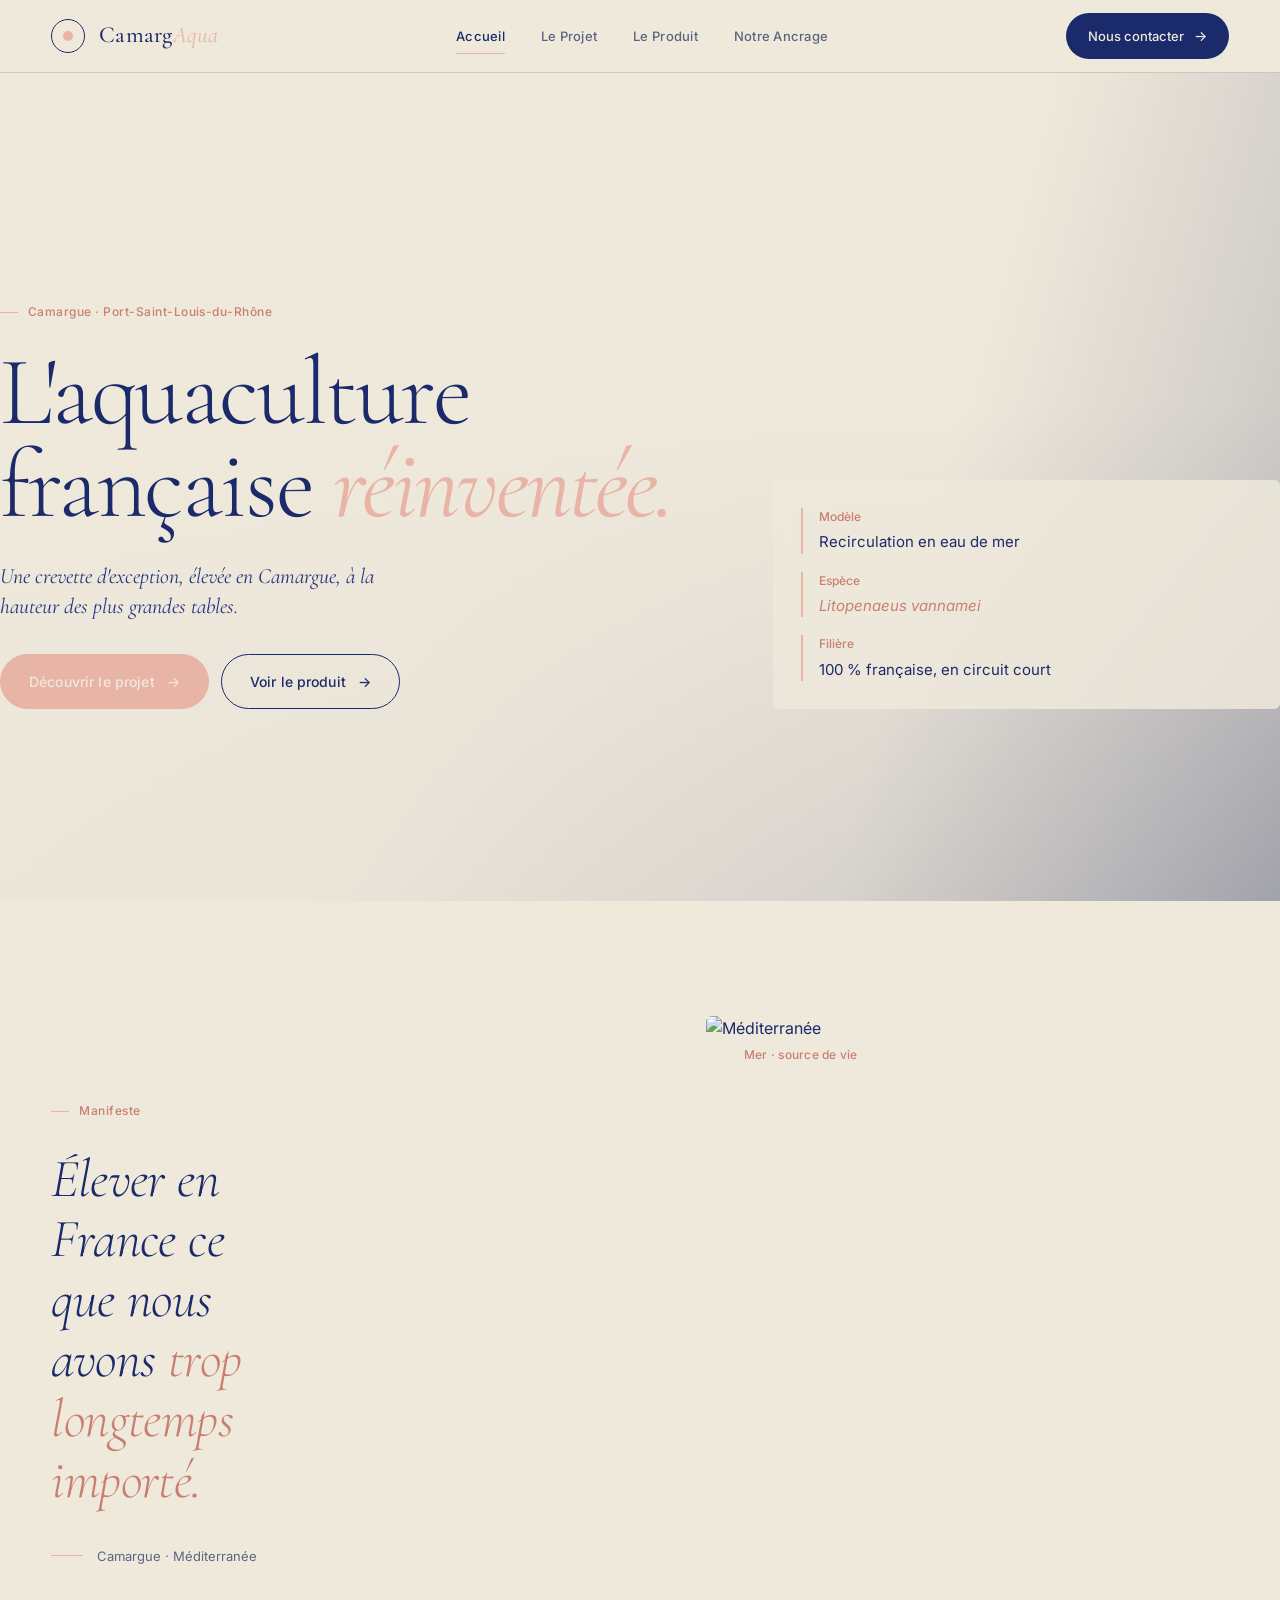
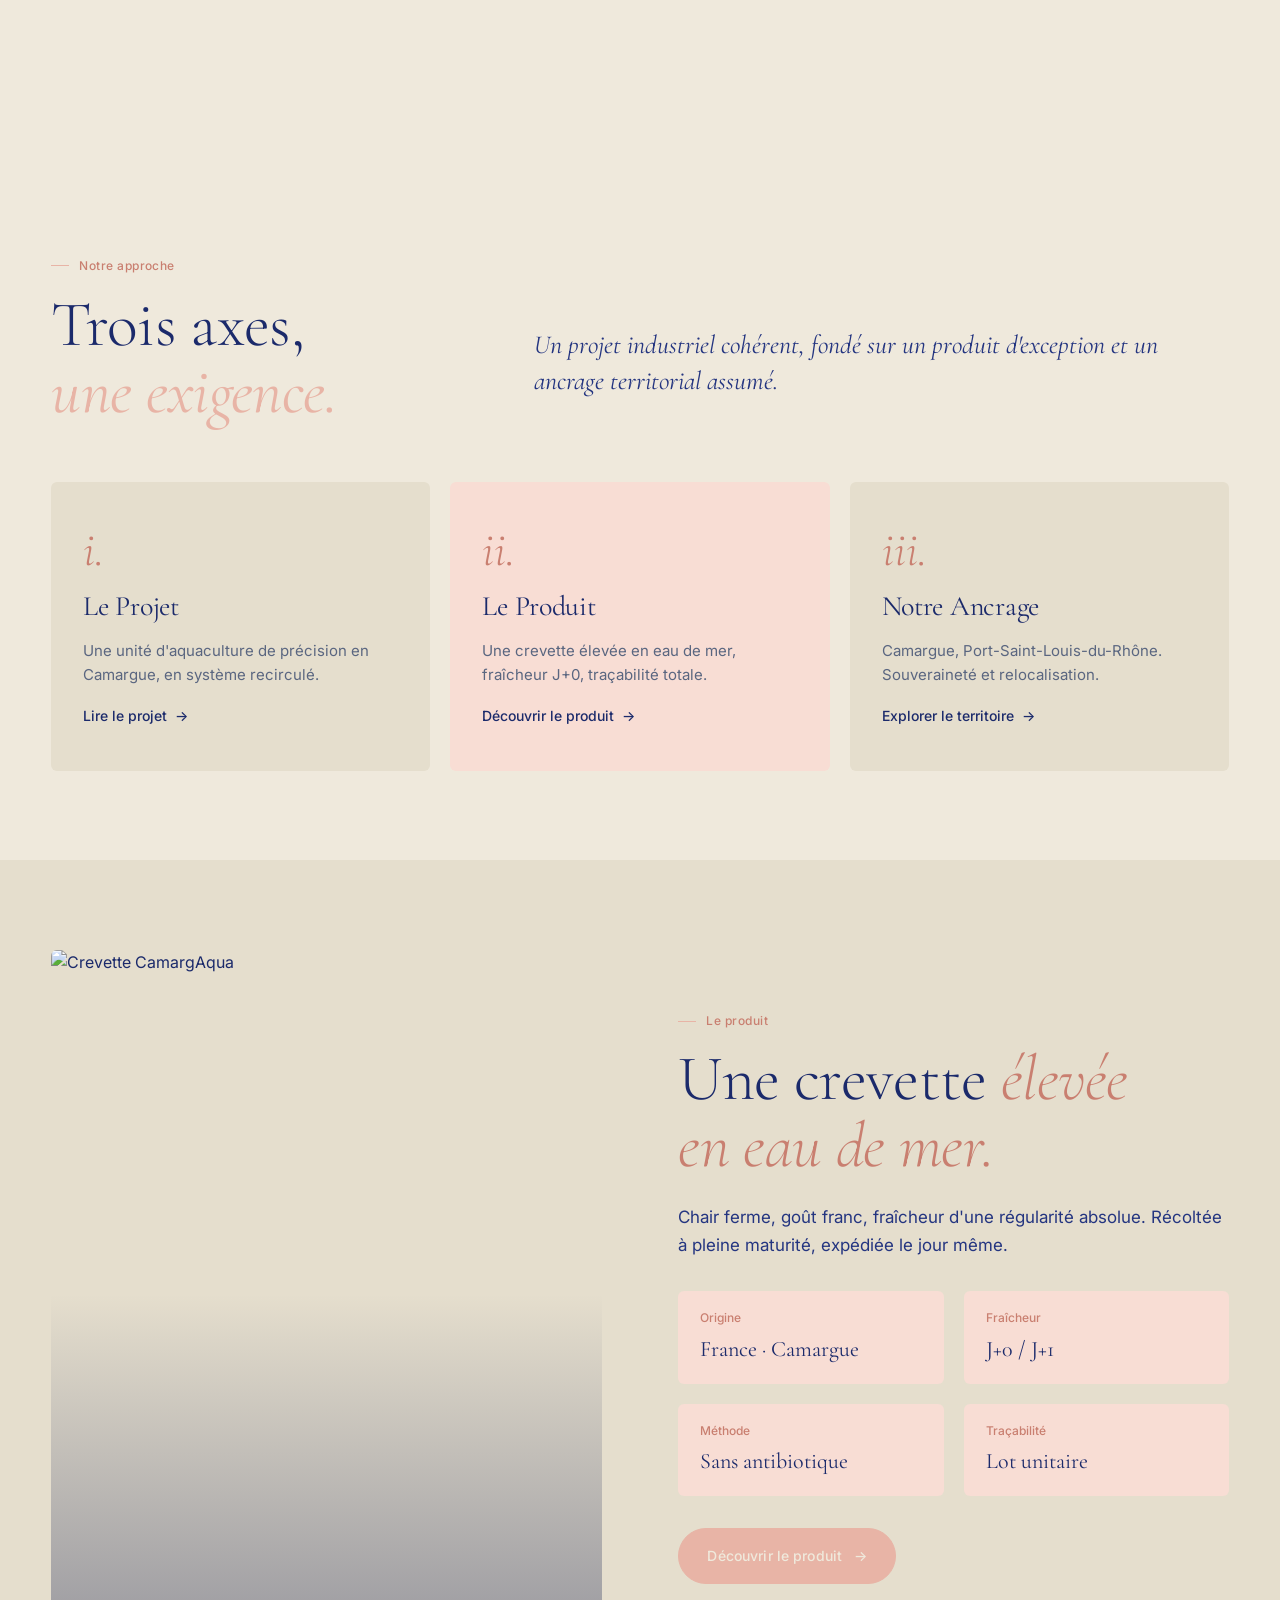
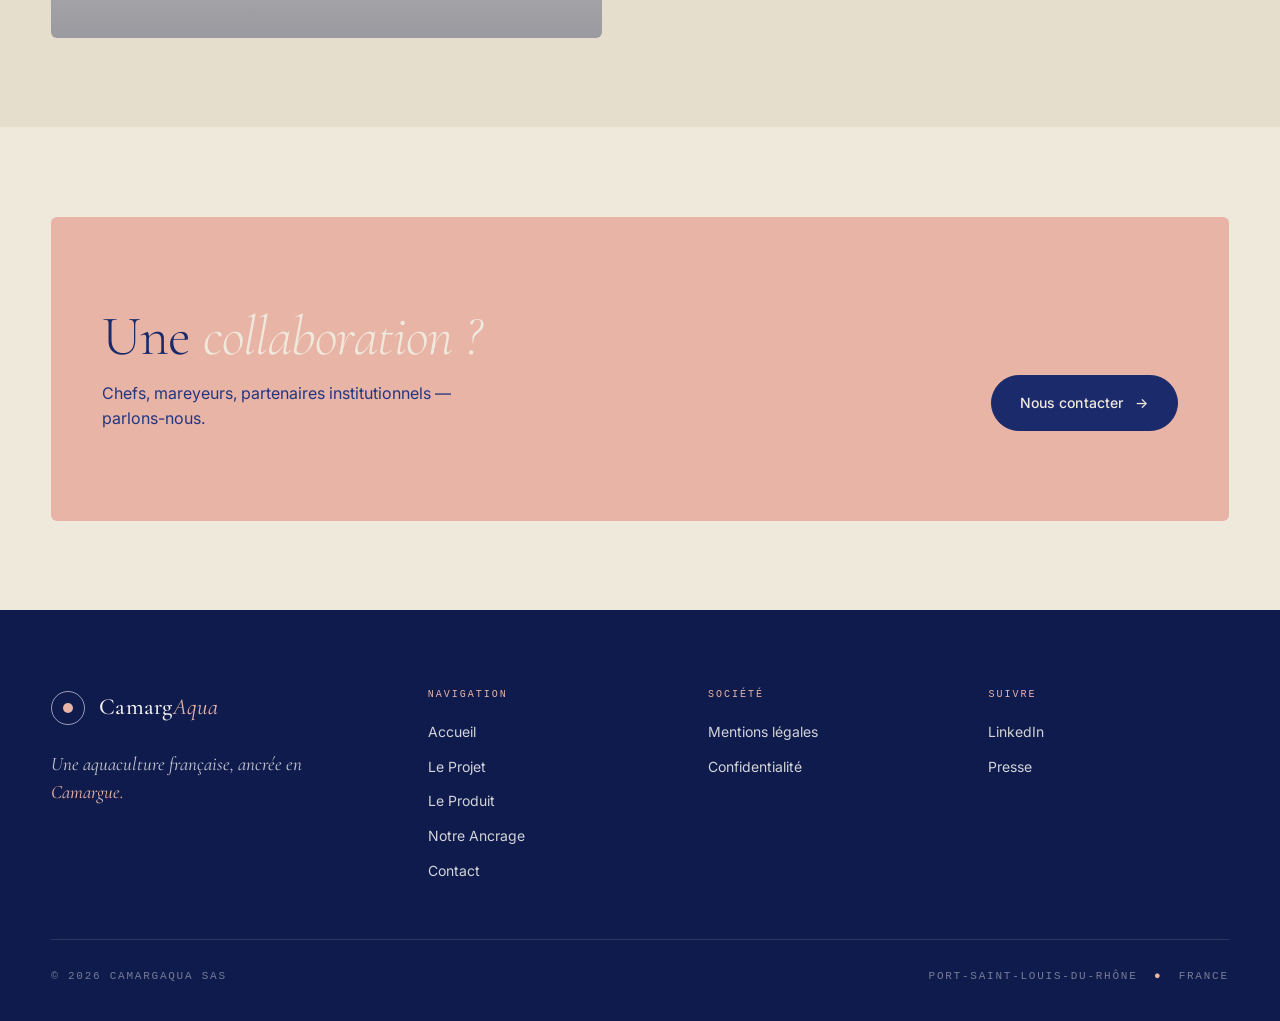
==== design_extracted/camargaqua/project/index.html @ ab336343 "first commit" ====
<!doctype html>
<html lang="fr">
<head>
<meta charset="utf-8" />
<meta name="viewport" content="width=device-width, initial-scale=1" />
<title>CamargAqua — Aquaculture française d'exception, en Camargue</title>
<meta name="description" content="CamargAqua, une crevette française d'exception élevée en Camargue. Filière locale, traçabilité totale, qualité premium." />
<link rel="preconnect" href="https://fonts.googleapis.com" />
<link rel="preconnect" href="https://fonts.gstatic.com" crossorigin />
<link href="https://fonts.googleapis.com/css2?family=Cormorant+Garamond:ital,wght@0,300;0,400;0,500;1,400;1,500&family=Inter:wght@300;400;500;600&display=swap" rel="stylesheet" />
<link rel="stylesheet" href="assets/site.css" />
<style>
.home-hero {
  position: relative;
  min-height: clamp(620px, 92vh, 880px);
  display: flex;
  align-items: stretch;
  overflow: hidden;
  isolation: isolate;
}
.home-hero .bg {
  position: absolute; inset: 0; z-index: -2;
  background-image: url("https://images.unsplash.com/photo-1518609878373-06d740f60d8b?w=2400&q=85&auto=format&fit=crop");
  background-size: cover;
  background-position: center 40%;
  filter: saturate(0.92);
}
.home-hero::before {
  content: ""; position: absolute; inset: 0; z-index: -1;
  background:
    linear-gradient(105deg, rgba(239,233,220,0.96) 0%, rgba(239,233,220,0.86) 38%, rgba(239,233,220,0.42) 70%, rgba(15,27,77,0.20) 100%),
    linear-gradient(0deg, rgba(15,27,77,0.18) 0%, transparent 60%);
}
.home-hero-inner {
  width: 100%;
  display: flex; flex-direction: column;
  justify-content: center;
  padding: clamp(80px, 10vw, 140px) 0 clamp(60px, 7vw, 100px);
}
.home-hero-grid {
  display: grid;
  grid-template-columns: 1.4fr 1fr;
  gap: clamp(32px, 5vw, 80px);
  align-items: end;
}
.home-hero h1 {
  font-size: clamp(56px, 7.6vw, 124px);
  font-weight: 300;
  line-height: 0.96;
  letter-spacing: -0.025em;
}
.home-hero .lede { max-width: 38ch; margin-top: 28px; font-size: clamp(18px, 1.7vw, 22px);}
.home-hero-meta {
  display: grid; gap: 18px;
  font-size: 14px;
  background: rgba(239,233,220,0.85);
  backdrop-filter: blur(8px);
  -webkit-backdrop-filter: blur(8px);
  padding: 28px 28px;
  border-radius: 6px;
}
.home-hero-meta dl { margin: 0; display: grid; gap: 4px; padding-left: 16px; border-left: 2px solid var(--shrimp);}
.home-hero-meta dt { font-size: 12px; color: var(--shrimp-deep); font-weight: 500;}
.home-hero-meta dd { margin: 0; color: var(--royal); font-size: 15px; }
@media (max-width: 900px){
  .home-hero-grid { grid-template-columns: 1fr; gap: 36px; }
  .home-hero::before { background: linear-gradient(180deg, rgba(239,233,220,0.94) 0%, rgba(239,233,220,0.80) 70%, rgba(15,27,77,0.30) 100%); }
}

/* Manifeste — composition asymétrique : citation + image médaillon */
.manifesto {
  padding: clamp(70px, 9vw, 130px) 0;
  position: relative;
}
.manifesto-grid {
  display: grid;
  grid-template-columns: 1.05fr 0.95fr;
  gap: clamp(40px, 6vw, 90px);
  align-items: center;
}
.manifesto-text { max-width: 22ch; }
.manifesto-text .quote {
  font-family: var(--serif);
  font-style: italic;
  font-size: clamp(34px, 4.2vw, 60px);
  line-height: 1.12;
  color: var(--royal);
  font-weight: 300;
  letter-spacing: -0.01em;
}
.manifesto-text .quote span.shrimp { color: var(--shrimp-deep); }
.manifesto-text .credit {
  margin-top: 36px;
  display: flex; align-items: center; gap: 14px;
  font-size: 13px; color: var(--muted);
}
.manifesto-text .credit::before {
  content: ""; width: 32px; height: 1px; background: var(--shrimp);
}
.manifesto-image {
  position: relative;
  aspect-ratio: 5/6;
  overflow: hidden;
  border-radius: 6px;
  transform: translateY(0);
}
.manifesto-image img {
  position: absolute; inset: 0; width: 100%; height: 100%; object-fit: cover;
}
.manifesto-image .tag {
  position: absolute; top: 24px; left: 24px;
  background: rgba(239,233,220,0.92);
  backdrop-filter: blur(8px);
}
@media (max-width: 900px){
  .manifesto-grid { grid-template-columns: 1fr; gap: 32px; }
  .manifesto-image { aspect-ratio: 16/10; }
}

.three-up {
  display: grid; grid-template-columns: repeat(3, 1fr);
  gap: 20px;
}
.tu-cell {
  background: var(--bg-soft);
  padding: 44px 32px;
  display: flex; flex-direction: column; gap: 18px;
  border-radius: 6px;
  transition: transform .25s ease, background .25s ease;
}
.tu-cell:hover { transform: translateY(-2px); }
.tu-cell.featured { background: var(--shrimp-pale); }
.tu-cell .num-big {
  font-family: var(--serif);
  font-size: 48px; line-height: 1; color: var(--shrimp-deep);
  font-style: italic; font-weight: 300;
}
.tu-cell h3 {
  font-size: 28px; font-weight: 400;
}
.tu-cell p { color: var(--muted); font-size: 15px; line-height: 1.6; margin: 0;}
.tu-cell a {
  margin-top: auto;
  font-size: 14px; color: var(--royal); font-weight: 500;
  display: inline-flex; align-items: center; gap: 8px;
  align-self: flex-start;
  transition: gap .2s ease;
}
.tu-cell a:hover { gap: 12px; color: var(--shrimp-deep);}
.tu-cell a::after{ content:"→"; }
@media (max-width: 900px){
  .three-up { grid-template-columns: 1fr; }
}

.pt-grid {
  display: grid; grid-template-columns: 1fr 1fr;
  gap: clamp(40px, 6vw, 96px);
  align-items: center;
}
.pt-image { aspect-ratio: 4 / 5; position: relative; overflow: hidden; border-radius: 6px;}
.pt-image img { position:absolute; inset:0; width:100%; height:100%; object-fit:cover;}
.pt-image::after {
  content:""; position: absolute; inset: 0;
  background: linear-gradient(180deg, transparent 50%, rgba(15,27,77,0.35) 100%);
}
.pt-text h2 {
  font-size: clamp(40px, 5vw, 64px);
  font-weight: 300;
  margin-bottom: 24px;
}
.pt-text h2 em { color: var(--shrimp-deep); font-style: italic;}
.pt-text p { font-size: 17px; line-height: 1.65; color: var(--royal-2); margin: 0 0 18px;}
.quick-attrs {
  display: grid; grid-template-columns: repeat(2, 1fr);
  gap: 20px;
  margin: 32px 0;
}
.qa { padding: 18px 22px; background: var(--shrimp-pale); border-radius: 6px;}
.qa .k { font-size: 12px; color: var(--shrimp-deep); margin-bottom: 4px; font-weight: 500;}
.qa .v { font-family: var(--serif); font-size: 22px; color: var(--royal); font-weight: 400;}
@media (max-width: 900px){ .pt-grid { grid-template-columns: 1fr; } }

.cta-final {
  background: var(--shrimp);
  color: var(--royal);
  padding: clamp(56px, 7vw, 100px) 0;
  border-radius: 6px;
  margin: 0 var(--gutter);
}
.cta-final .wrap { padding: 0 clamp(20px, 4vw, 56px);}
.cta-final-grid {
  display: grid; grid-template-columns: 1.4fr 1fr;
  gap: 40px; align-items: end;
}
.cta-final h2 { color: var(--royal); font-size: clamp(36px, 4.4vw, 56px); font-weight: 300; }
.cta-final h2 em { font-style: italic; color: var(--bg);}
.cta-final p { color: var(--royal-2); font-size: 16px; margin: 16px 0 0; max-width: 40ch;}
.cta-final .actions { display: flex; gap: 14px; justify-content: flex-end; flex-wrap: wrap;}
.cta-final .btn { border-color: var(--royal); color: var(--royal);}
.cta-final .btn:hover { background: var(--royal); color: var(--bg); border-color: var(--royal);}
.cta-final .btn-primary { background: var(--royal); border-color: var(--royal); color: var(--bg);}
.cta-final .btn-primary:hover { background: var(--royal-3); border-color: var(--royal-3);}
@media (max-width: 820px){ .cta-final-grid { grid-template-columns: 1fr;} .cta-final .actions { justify-content: flex-start;}}

section { padding: clamp(60px, 7vw, 110px) 0; }
</style>
</head>
<body data-screen-label="01 Accueil">

<header class="topbar">
  <div class="wrap topbar-inner">
    <a class="brand" href="index.html"><span class="brand-mark"></span><span class="brand-name">Camarg<em>Aqua</em></span></a>
    <nav class="primary">
      <a href="index.html" class="active">Accueil</a>
      <a href="projet.html">Le Projet</a>
      <a href="produit.html">Le Produit</a>
      <a href="ancrage.html">Notre Ancrage</a>
    </nav>
    <a class="cta" href="contact.html">Nous contacter</a>
  </div>
</header>

<section class="home-hero" data-screen-label="Hero / Vision">
  <div class="bg"></div>
  <div class="wrap home-hero-inner">
    <div class="eyebrow">Camargue · Port-Saint-Louis-du-Rhône</div>
    <div class="home-hero-grid" style="margin-top: 24px;">
      <div>
        <h1>L'aquaculture française <span class="it">réinventée.</span></h1>
        <p class="lede">
          Une crevette d'exception, élevée en Camargue, à la hauteur des plus grandes tables.
        </p>
        <div style="display:flex; gap: 12px; margin-top: 32px; flex-wrap: wrap;">
          <a class="btn btn-primary" href="projet.html">Découvrir le projet</a>
          <a class="btn" href="produit.html">Voir le produit</a>
        </div>
      </div>
      <aside class="home-hero-meta">
        <dl><dt>Modèle</dt><dd>Recirculation en eau de mer</dd></dl>
        <dl><dt>Espèce</dt><dd><em style="font-style: italic; color: var(--shrimp-deep);">Litopenaeus vannamei</em></dd></dl>
        <dl><dt>Filière</dt><dd>100 % française, en circuit court</dd></dl>
      </aside>
    </div>
  </div>
</section>

<section class="manifesto" data-screen-label="Manifeste">
  <div class="wrap">
    <div class="manifesto-grid">
      <div class="manifesto-text">
        <div class="eyebrow" style="margin-bottom: 28px;">Manifeste</div>
        <div class="quote">Élever en France ce que nous avons <span class="shrimp">trop longtemps importé.</span></div>
        <div class="credit">Camargue · Méditerranée</div>
      </div>
      <div class="manifesto-image">
        <img src="https://images.unsplash.com/photo-1505142468610-359e7d316be0?w=1600&q=85&auto=format&fit=crop" alt="Méditerranée" />
        <span class="tag">Mer · source de vie</span>
      </div>
    </div>
  </div>
</section>

<section data-screen-label="Trois axes">
  <div class="wrap">
    <header class="section-head">
      <div>
        <div class="eyebrow">Notre approche</div>
        <h2 style="margin-top: 16px; font-size: clamp(40px, 5vw, 64px); font-weight: 300;">Trois axes,<br /><span class="it">une exigence.</span></h2>
      </div>
      <div class="head-meta">
        <p class="lede">Un projet industriel cohérent, fondé sur un produit d'exception et un ancrage territorial assumé.</p>
      </div>
    </header>

    <div class="three-up">
      <article class="tu-cell">
        <div class="num-big">i.</div>
        <h3>Le Projet</h3>
        <p>Une unité d'aquaculture de précision en Camargue, en système recirculé.</p>
        <a href="projet.html">Lire le projet</a>
      </article>
      <article class="tu-cell featured">
        <div class="num-big">ii.</div>
        <h3>Le Produit</h3>
        <p>Une crevette élevée en eau de mer, fraîcheur J+0, traçabilité totale.</p>
        <a href="produit.html">Découvrir le produit</a>
      </article>
      <article class="tu-cell">
        <div class="num-big">iii.</div>
        <h3>Notre Ancrage</h3>
        <p>Camargue, Port-Saint-Louis-du-Rhône. Souveraineté et relocalisation.</p>
        <a href="ancrage.html">Explorer le territoire</a>
      </article>
    </div>
  </div>
</section>

<section data-screen-label="Produit (teaser)" style="background: var(--bg-soft);">
  <div class="wrap">
    <div class="pt-grid">
      <div class="pt-image">
        <img src="https://images.unsplash.com/photo-1565680018434-b513d5e5fd47?w=1400&q=80&auto=format&fit=crop" alt="Crevette CamargAqua" />
      </div>
      <div class="pt-text">
        <div class="eyebrow">Le produit</div>
        <h2 style="margin-top:14px;">Une crevette <em>élevée en eau de mer.</em></h2>
        <p>
          Chair ferme, goût franc, fraîcheur d'une régularité absolue. Récoltée
          à pleine maturité, expédiée le jour même.
        </p>
        <div class="quick-attrs">
          <div class="qa"><div class="k">Origine</div><div class="v">France · Camargue</div></div>
          <div class="qa"><div class="k">Fraîcheur</div><div class="v">J+0 / J+1</div></div>
          <div class="qa"><div class="k">Méthode</div><div class="v">Sans antibiotique</div></div>
          <div class="qa"><div class="k">Traçabilité</div><div class="v">Lot unitaire</div></div>
        </div>
        <a class="btn btn-primary" href="produit.html">Découvrir le produit</a>
      </div>
    </div>
  </div>
</section>

<section data-screen-label="CTA">
  <div class="cta-final">
    <div class="wrap">
      <div class="cta-final-grid">
        <div>
          <h2>Une <em>collaboration ?</em></h2>
          <p>Chefs, mareyeurs, partenaires institutionnels — parlons-nous.</p>
        </div>
        <div class="actions">
          <a class="btn btn-primary" href="contact.html">Nous contacter</a>
        </div>
      </div>
    </div>
  </div>
</section>

<footer class="foot">
  <div class="wrap">
    <div class="foot-grid">
      <div>
        <a class="brand" href="index.html" style="color:#F5F4F0;"><span class="brand-mark"></span><span class="brand-name">Camarg<em>Aqua</em></span></a>
        <div class="tagline">Une aquaculture française, ancrée en <em>Camargue.</em></div>
      </div>
      <div class="col"><h5>Navigation</h5><ul>
        <li><a href="index.html">Accueil</a></li>
        <li><a href="projet.html">Le Projet</a></li>
        <li><a href="produit.html">Le Produit</a></li>
        <li><a href="ancrage.html">Notre Ancrage</a></li>
        <li><a href="contact.html">Contact</a></li>
      </ul></div>
      <div class="col"><h5>Société</h5><ul><li><a href="#">Mentions légales</a></li><li><a href="#">Confidentialité</a></li></ul></div>
      <div class="col"><h5>Suivre</h5><ul><li><a href="#">LinkedIn</a></li><li><a href="contact.html">Presse</a></li></ul></div>
    </div>
    <div class="foot-bottom">
      <span>© 2026 CamargAqua SAS</span>
      <span>Port-Saint-Louis-du-Rhône <span class="dot">●</span> France</span>
    </div>
  </div>
</footer>

</body>
</html>
---- design_extracted/camargaqua/project/assets/site.css ----
/* ===================================================================
   CamargAqua — design tokens & global styles
   =================================================================== */
:root {
  /* Palette — beiges plus chauds, plus profonds, plus vivants */
  --bg:        #EFE9DC;        /* sable clair, plus chaud et minéral */
  --bg-soft:   #E5DECD;        /* respiration, beige plus dense */
  --bg-warm:   #DCD2BC;        /* zone d'accent beige soutenu */
  --pearl:     #CFC4A8;
  --line:      #BBB098;        /* filets plus chauds */

  --royal:     #1B2A6B;        /* bleu royal — couleur principale */
  --royal-2:   #243580;        /* royal soutenu */
  --royal-3:   #0F1B4D;        /* royal très profond */
  --ocean:     #3854A8;        /* bleu océan, accent secondaire */
  --ocean-2:   #6E84C4;

  --shrimp:        #E8B4A6;    /* rose crevette — premier ton, doux */
  --shrimp-soft:   #F2C9BE;
  --shrimp-pale:   #F8DDD4;
  --shrimp-deep:   #C97F70;

  --ink:       var(--royal);
  --muted:     #5A6680;
  --muted-2:   #8E96AE;

  /* Type */
  --serif: "Cormorant Garamond", "EB Garamond", Georgia, serif;
  --sans:  "Inter", -apple-system, BlinkMacSystemFont, "Helvetica Neue", Arial, sans-serif;
  --mono:  "JetBrains Mono", ui-monospace, SFMono-Regular, Menlo, monospace;

  --maxw: 1320px;
  --gutter: clamp(20px, 4vw, 56px);
}

* { box-sizing: border-box; }
html, body { margin: 0; padding: 0; }
html { scroll-behavior: smooth; }
body {
  background: var(--bg);
  color: var(--royal);
  font-family: var(--sans);
  font-size: 16px;
  line-height: 1.55;
  font-weight: 400;
  -webkit-font-smoothing: antialiased;
  text-rendering: optimizeLegibility;
}
img { max-width: 100%; display: block; }
a { color: inherit; text-decoration: none; }
::selection { background: var(--shrimp); color: var(--bg); }

.wrap {
  max-width: var(--maxw);
  margin: 0 auto;
  padding-left: var(--gutter);
  padding-right: var(--gutter);
}

/* ——— Type system ——— */
.eyebrow {
  font-family: var(--sans);
  font-size: 12px;
  letter-spacing: 0.04em;
  color: var(--shrimp-deep);
  font-weight: 500;
  display: inline-flex;
  align-items: center;
  gap: 10px;
}
.eyebrow .num {
  color: var(--shrimp-deep);
  font-weight: 500;
  opacity: 0.7;
}
.eyebrow::before{
  content:""; width: 18px; height: 1px; background: var(--shrimp);
}
.eyebrow.no-rule::before{ display:none; }

h1, h2, h3, h4, h5 {
  font-family: var(--serif);
  font-weight: 400;
  color: var(--royal);
  margin: 0;
  letter-spacing: -0.01em;
  line-height: 1.05;
  text-wrap: balance;
}
.it { font-style: italic; color: var(--shrimp); font-weight: 400; }
.it-blue { font-style: italic; color: var(--ocean); font-weight: 400; }
p { text-wrap: pretty; }
.lede {
  font-family: var(--serif);
  font-size: clamp(20px, 2.1vw, 26px);
  line-height: 1.4;
  color: var(--royal-2);
  font-weight: 400;
  font-style: italic;
}

/* ——— Top bar ——— */
.topbar {
  position: sticky; top: 0; z-index: 50;
  background: color-mix(in oklab, var(--bg) 92%, transparent);
  backdrop-filter: saturate(140%) blur(10px);
  border-bottom: 1px solid color-mix(in oklab, var(--line) 60%, transparent);
}
.topbar-inner {
  display: flex; align-items: center; justify-content: space-between;
  height: 72px;
}
.brand {
  display: flex; align-items: center; gap: 14px;
}
.brand-mark {
  width: 34px; height: 34px;
  border: 1px solid var(--royal);
  border-radius: 50%;
  display: grid; place-items: center;
  position: relative;
  background: var(--bg);
}
.brand-mark::after{
  content:""; width: 10px; height: 10px; border-radius: 50%;
  background: var(--shrimp);
}
.brand-name {
  font-family: var(--serif);
  font-size: 23px;
  letter-spacing: 0.01em;
  color: var(--royal);
  font-weight: 500;
}
.brand-name em { font-style: italic; color: var(--shrimp); font-weight: 400; }
nav.primary { display: flex; gap: 36px; align-items: center;}
nav.primary a {
  font-size: 13px; color: var(--muted); font-weight: 500;
  letter-spacing: 0.02em;
  transition: color .2s ease;
  position: relative;
  padding: 6px 0;
}
nav.primary a:hover { color: var(--royal); }
nav.primary a.active {
  color: var(--royal);
}
nav.primary a.active::after {
  content:""; position: absolute; bottom: -2px; left: 0; width: 100%;
  height: 1px; background: var(--shrimp);
}
.topbar .cta {
  font-family: var(--sans); font-size: 13px; font-weight: 500;
  color: var(--bg);
  background: var(--royal);
  padding: 12px 22px;
  border-radius: 999px;
  display: inline-flex; align-items: center; gap: 10px;
  transition: background .2s ease;
}
.topbar .cta:hover{ background: var(--shrimp); color: var(--bg); }
.topbar .cta::after{ content:"→"; font-family: var(--sans); font-size: 14px; }

@media (max-width: 900px){
  nav.primary { display: none; }
}

/* ——— Section frame ——— */
section { position: relative; padding: clamp(60px, 8vw, 120px) 0; }
.section-head {
  display: grid; grid-template-columns: 1fr 1.6fr; gap: 48px;
  align-items: end;
  margin-bottom: 56px;
}
.section-head h2 {
  font-size: clamp(40px, 5vw, 64px);
}
.section-head .head-meta { display: flex; flex-direction: column; gap: 18px; }
@media (max-width: 900px){
  .section-head { grid-template-columns: 1fr; gap: 24px; margin-bottom: 36px; }
}

/* ——— Page hero (small, for inner pages) ——— */
.page-hero {
  position: relative;
  padding: clamp(60px, 9vw, 140px) 0 clamp(40px, 6vw, 80px);
  overflow: hidden;
}
.page-hero .breadcrumb {
  font-family: var(--mono); font-size: 11px; letter-spacing: 0.18em;
  text-transform: uppercase; color: var(--muted);
  margin-bottom: 28px;
}
.page-hero .breadcrumb a { color: var(--muted); border-bottom: 1px solid transparent; }
.page-hero .breadcrumb a:hover { color: var(--royal); }
.page-hero .breadcrumb .sep { margin: 0 14px; color: var(--shrimp); }
.page-hero h1 {
  font-size: clamp(52px, 7vw, 110px);
  font-weight: 300;
  line-height: 0.96;
  letter-spacing: -0.02em;
  max-width: 16ch;
}
.page-hero .lede {
  margin-top: 32px;
  max-width: 52ch;
}
.page-hero-image {
  margin-top: clamp(48px, 6vw, 96px);
  height: clamp(320px, 42vw, 560px);
  position: relative;
  overflow: hidden;
  background: var(--royal-3);
}
.page-hero-image img {
  position: absolute; inset: 0; width: 100%; height: 100%;
  object-fit: cover;
  filter: saturate(0.85);
}
.page-hero-image::after{
  content:""; position: absolute; inset: 0;
  background: linear-gradient(180deg,
    rgba(15,27,77,0.10) 0%,
    rgba(15,27,77,0.45) 100%);
}
.page-hero-image .img-caption {
  position: absolute; left: 24px; bottom: 22px; right: 24px;
  display: flex; justify-content: space-between; align-items: end;
  font-family: var(--mono); font-size: 11px; letter-spacing: 0.18em;
  text-transform: uppercase; color: rgba(245,244,240,0.75);
  z-index: 2;
}
.page-hero-image .img-caption .dot { color: var(--shrimp); margin-right: 8px;}

/* ——— Pillars ——— */
.pillars {
  display: grid; grid-template-columns: repeat(3, 1fr);
  gap: 24px;
}
.pillar { background: var(--bg); padding: 44px 36px; transition: background .25s ease; border-radius: 6px; }
.pillar:hover { background: var(--bg-soft);}
.pillar .num {
  font-family: var(--serif); font-style: italic;
  font-size: 28px;
  color: var(--shrimp);
  font-weight: 400;
}
.pillar h3 {
  font-size: 28px;
  margin: 18px 0 14px;
  font-weight: 500;
}
.pillar p {
  font-size: 15px; color: var(--muted); line-height: 1.65; margin: 0;
}
@media (max-width: 820px){
  .pillars { grid-template-columns: 1fr; }
}

/* ——— Stats ——— */
.stats {
  display: grid; grid-template-columns: repeat(4, 1fr);
  border-top: 1px solid var(--line);
  border-bottom: 1px solid var(--line);
}
.stat {
  border-right: 1px solid var(--line);
  padding: 36px 28px 36px 0;
}
.stat:last-child { border-right: 0; }
.stat .v {
  font-family: var(--serif);
  font-size: clamp(40px, 4.4vw, 60px);
  line-height: 1;
  color: var(--royal);
  font-weight: 400;
  letter-spacing: -0.01em;
}
.stat .v .u { font-size: 0.4em; color: var(--shrimp); margin-left: 6px; font-style: italic; }
.stat .l { font-family: var(--sans); font-size: 13px; color: var(--muted); margin-top: 14px; font-weight: 400; }
@media (max-width: 820px){
  .stats { grid-template-columns: repeat(2,1fr); }
  .stat:nth-child(2) { border-right: 0;}
  .stat:nth-child(1), .stat:nth-child(2) { border-bottom: 1px solid var(--line); }
}

/* ——— Buttons ——— */
.btn {
  font-family: var(--sans); font-size: 14px; letter-spacing: 0.01em;
  font-weight: 500;
  padding: 16px 28px;
  display: inline-flex; align-items: center; gap: 12px;
  transition: all .25s ease;
  border: 1px solid var(--royal);
  border-radius: 999px;
  color: var(--royal);
  background: transparent;
}
.btn::after{ content:"→"; font-family: var(--sans); font-size: 14px; }
.btn:hover{ background: var(--royal); color: var(--bg); }
.btn-primary {
  background: var(--shrimp);
  color: var(--bg);
  border-color: var(--shrimp);
}
.btn-primary:hover{ background: var(--shrimp-deep); border-color: var(--shrimp-deep); color: var(--bg);}
.btn-ghost-light {
  border-color: rgba(245,244,240,0.4);
  color: var(--bg);
}
.btn-ghost-light:hover { background: var(--shrimp); border-color: var(--shrimp); color: var(--bg); }

/* ——— CTA strip (rose) ——— */
.cta-strip {
  background: var(--shrimp);
  color: var(--bg);
  padding: clamp(48px, 6vw, 88px) 0;
  position: relative;
  overflow: hidden;
}
.cta-strip::before{
  content:""; position:absolute; inset: 0;
  background: radial-gradient(800px 280px at 90% -20%, rgba(255,255,255,0.18), transparent 60%);
  pointer-events: none;
}
.cta-strip .wrap {
  display: grid; grid-template-columns: 1.6fr 1fr;
  gap: 48px; align-items: end; position: relative;
}
.cta-strip .eyebrow { color: rgba(245,244,240,0.7);}
.cta-strip .eyebrow::before { background: var(--bg);}
.cta-strip .eyebrow .num { color: var(--bg);}
.cta-strip h2 {
  color: var(--bg); font-size: clamp(36px, 4.4vw, 56px);
  font-weight: 300;
}
.cta-strip h2 em { font-style: italic; color: var(--royal); font-weight: 400;}
.cta-strip .actions { display:flex; gap: 14px; justify-content: flex-end; flex-wrap: wrap;}
.cta-strip .btn {
  border-color: var(--bg); color: var(--bg);
}
.cta-strip .btn:hover { background: var(--bg); color: var(--shrimp); border-color: var(--bg);}
.cta-strip .btn-primary {
  background: var(--royal); border-color: var(--royal); color: var(--bg);
}
.cta-strip .btn-primary:hover { background: var(--royal-3); border-color: var(--royal-3); color: var(--bg);}
@media (max-width: 820px){
  .cta-strip .wrap { grid-template-columns: 1fr; }
  .cta-strip .actions { justify-content: flex-start;}
}

/* ——— Footer ——— */
footer.foot {
  background: var(--royal-3);
  color: rgba(245,244,240,0.7);
  padding: 80px 0 36px;
}
.foot-grid {
  display: grid; grid-template-columns: 1.4fr 1fr 1fr 1fr;
  gap: 40px;
  padding-bottom: 56px;
  border-bottom: 1px solid rgba(245,244,240,0.12);
}
.foot .brand-name { color: #F5F4F0; }
.foot .brand-mark { border-color: rgba(245,244,240,0.6); background: transparent;}
.foot .col h5 {
  font-family: var(--mono);
  font-size: 10px; letter-spacing: 0.2em; text-transform: uppercase;
  color: var(--shrimp);
  margin: 0 0 18px; font-weight: 500;
}
.foot .col ul { margin: 0; padding: 0; list-style: none; display: grid; gap: 10px; }
.foot .col a { font-size: 14px; color: rgba(245,244,240,0.85); }
.foot .col a:hover { color: var(--shrimp); }
.foot .tagline {
  font-family: var(--serif); font-style: italic;
  font-size: 19px; color: rgba(245,244,240,0.8);
  max-width: 32ch; margin-top: 24px;
  line-height: 1.5;
}
.foot .tagline em { font-style: italic; color: var(--shrimp);}
.foot-bottom {
  display: flex; justify-content: space-between; align-items: center;
  padding-top: 28px;
  font-family: var(--mono);
  font-size: 11px; letter-spacing: 0.16em; text-transform: uppercase;
  color: rgba(245,244,240,0.45);
}
.foot-bottom span .dot { color: var(--shrimp); margin: 0 8px;}
@media (max-width: 900px){
  .foot-grid { grid-template-columns: 1fr 1fr; }
  .foot-bottom { flex-direction: column; gap: 14px; align-items: flex-start; }
}

/* ——— Tag pill ——— */
.tag {
  display: inline-flex; align-items: center; gap: 8px;
  padding: 6px 14px;
  background: var(--shrimp-pale);
  color: var(--shrimp-deep);
  border-radius: 999px;
  font-family: var(--sans);
  font-size: 12px; letter-spacing: 0.02em;
  font-weight: 500;
}
.tag.royal { background: var(--royal); color: var(--bg); }

/* ——— Image utilities ——— */
.img-frame {
  position: relative; overflow: hidden;
  background: var(--bg-soft);
}
.img-frame img {
  width: 100%; height: 100%; object-fit: cover;
  display: block;
}
.img-frame .img-num {
  position: absolute; top: 16px; left: 16px;
  font-family: var(--mono); font-size: 10px; letter-spacing: 0.2em;
  text-transform: uppercase;
  color: var(--bg);
  background: var(--royal);
  padding: 6px 10px;
}
.img-frame .img-num.shrimp { background: var(--shrimp); }

/* ——— Misc ——— */
hr.hairline { border: 0; border-top: 1px solid var(--line); margin: 0;}

.scroll-cue {
  font-family: var(--mono); font-size: 10px; letter-spacing: 0.2em;
  text-transform: uppercase; color: var(--muted);
  display: inline-flex; align-items: center; gap: 12px;
  margin-top: 32px;
}
.scroll-cue::after{ content:""; width: 36px; height: 1px; background: var(--shrimp); }

/* shared font import helper, applied via <link> in each page head */
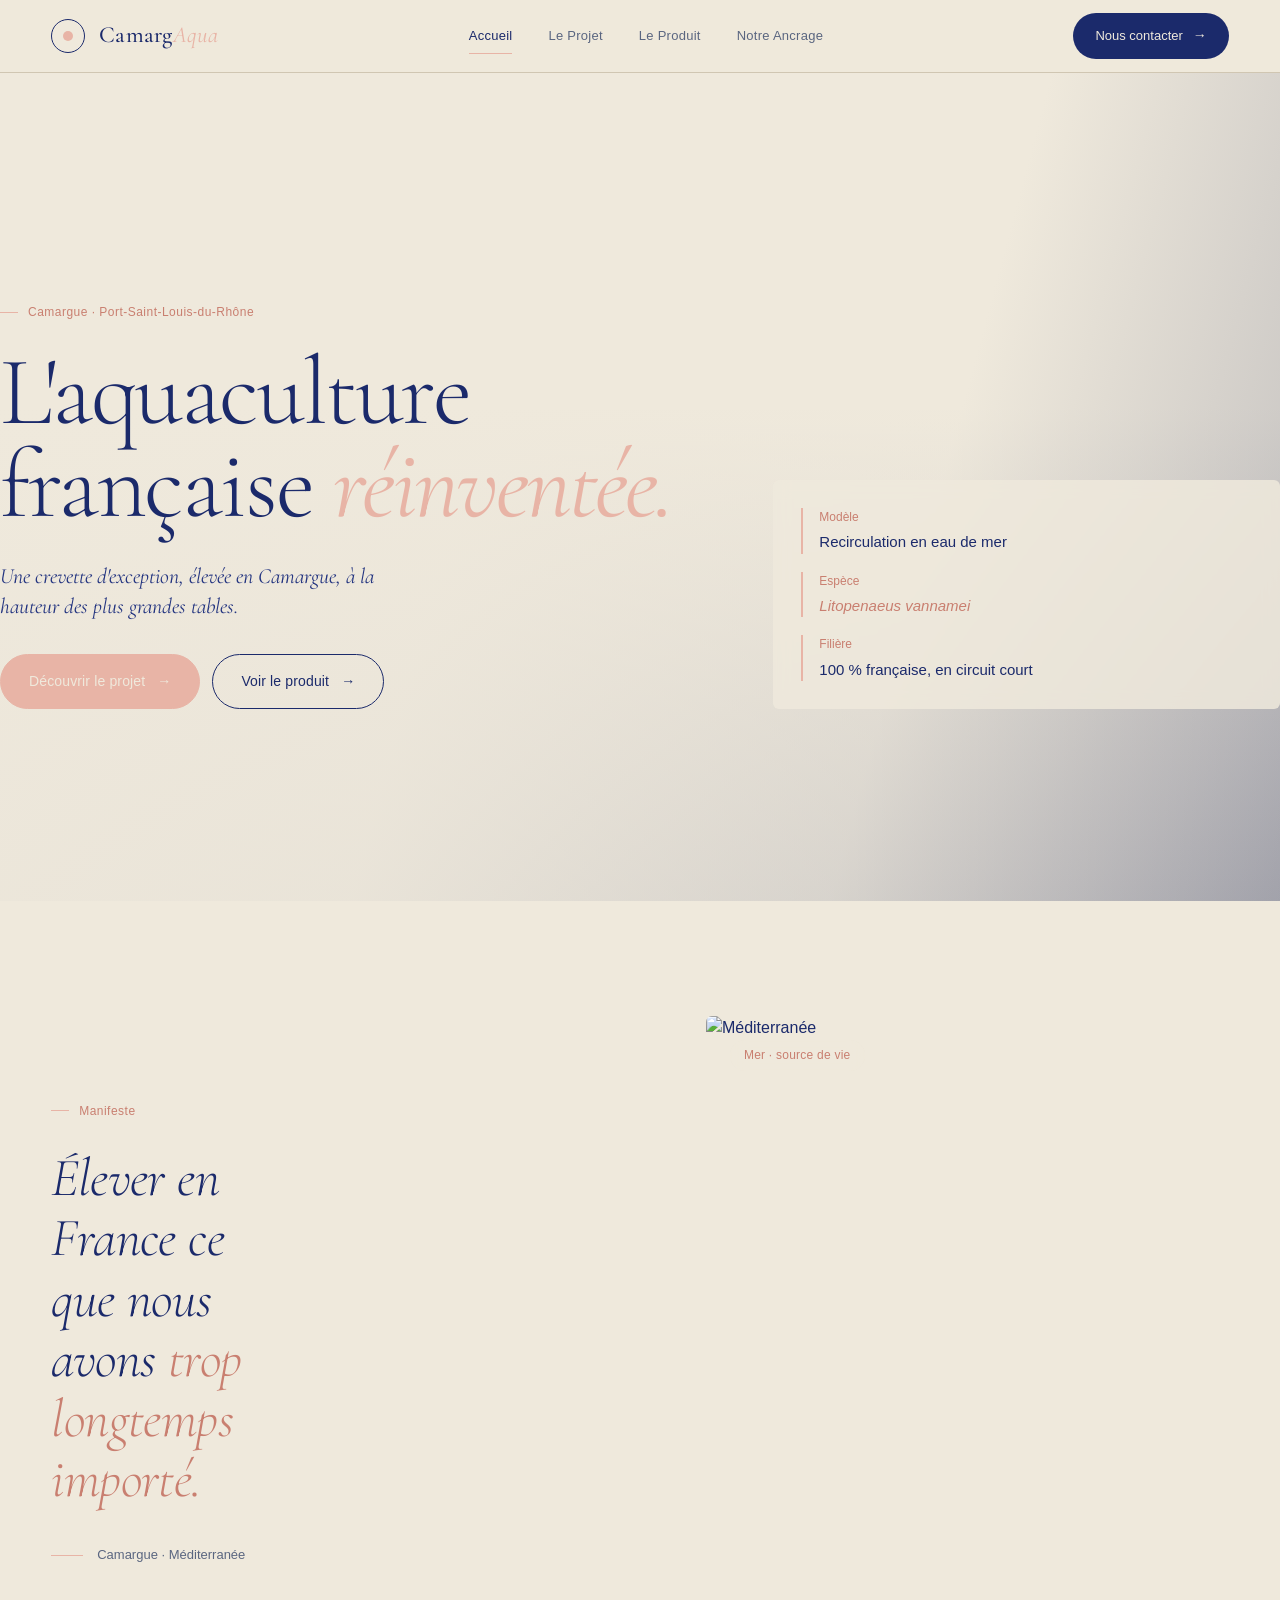
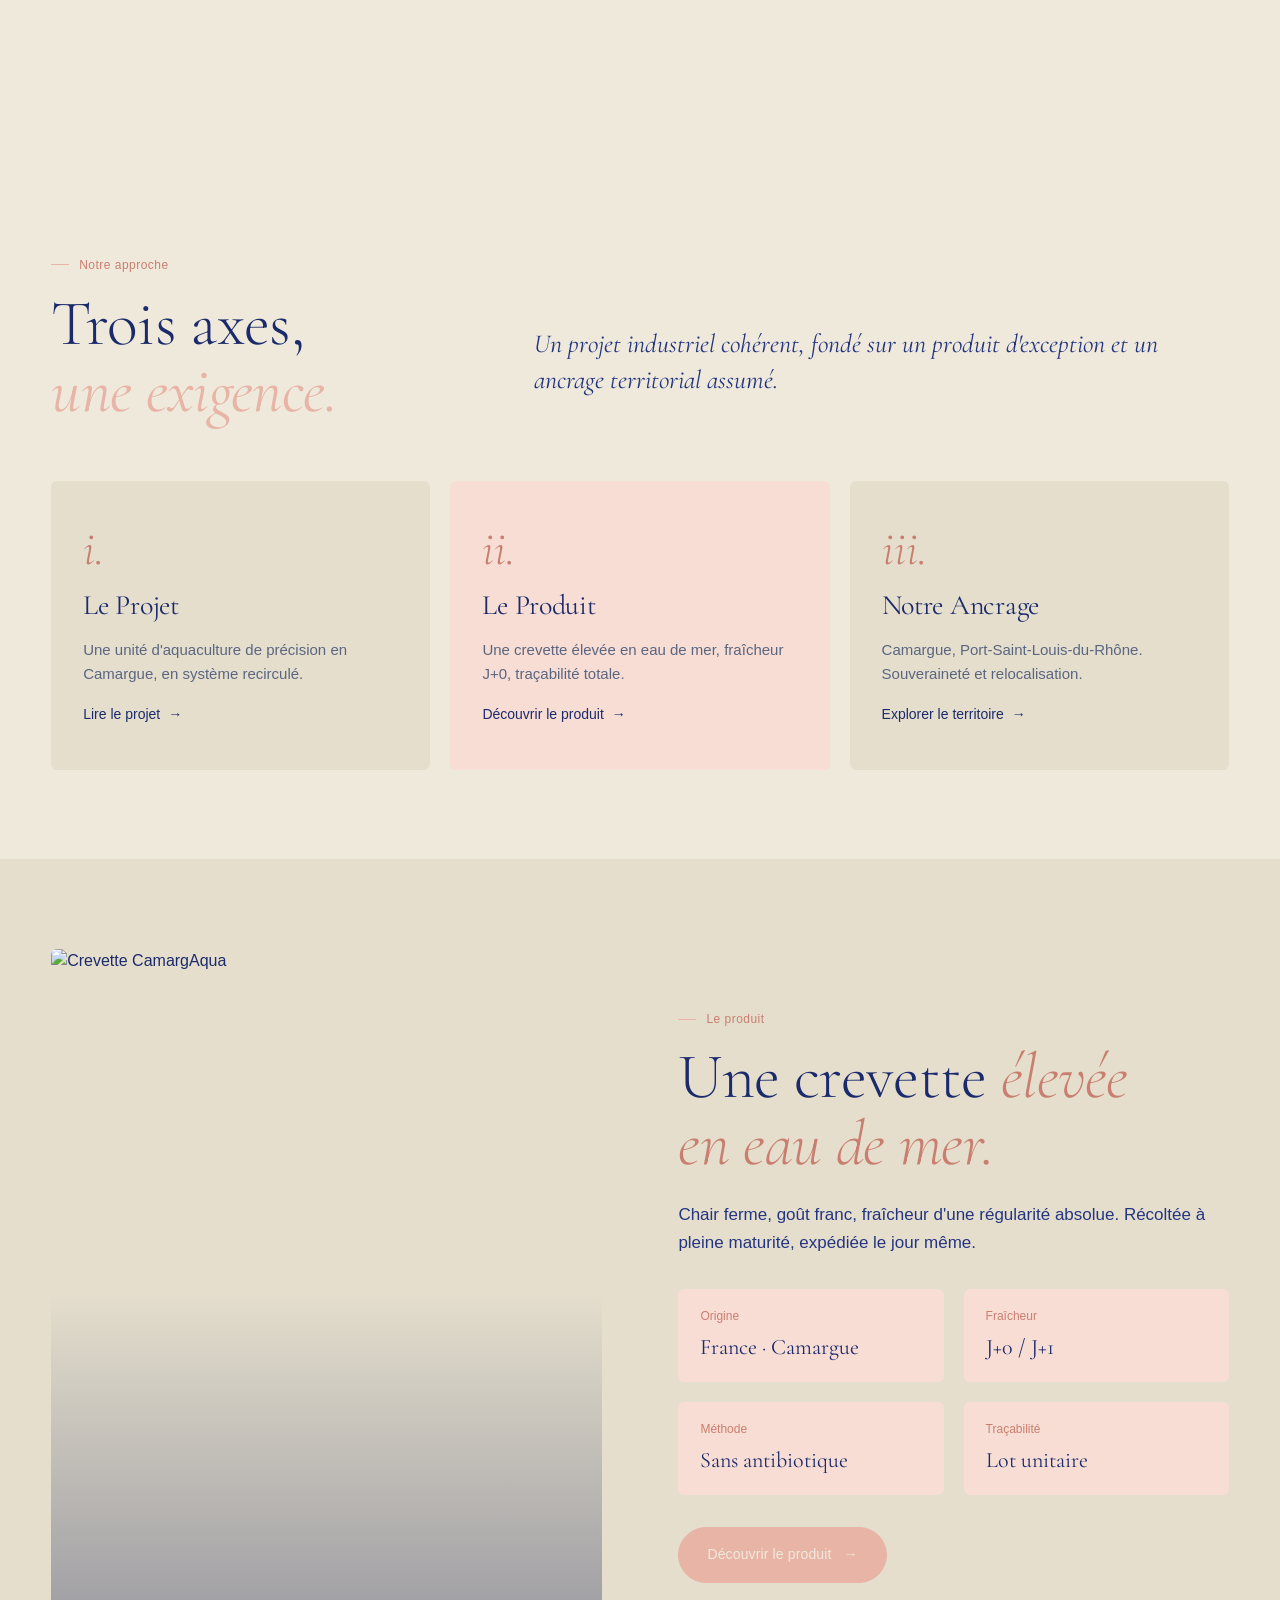
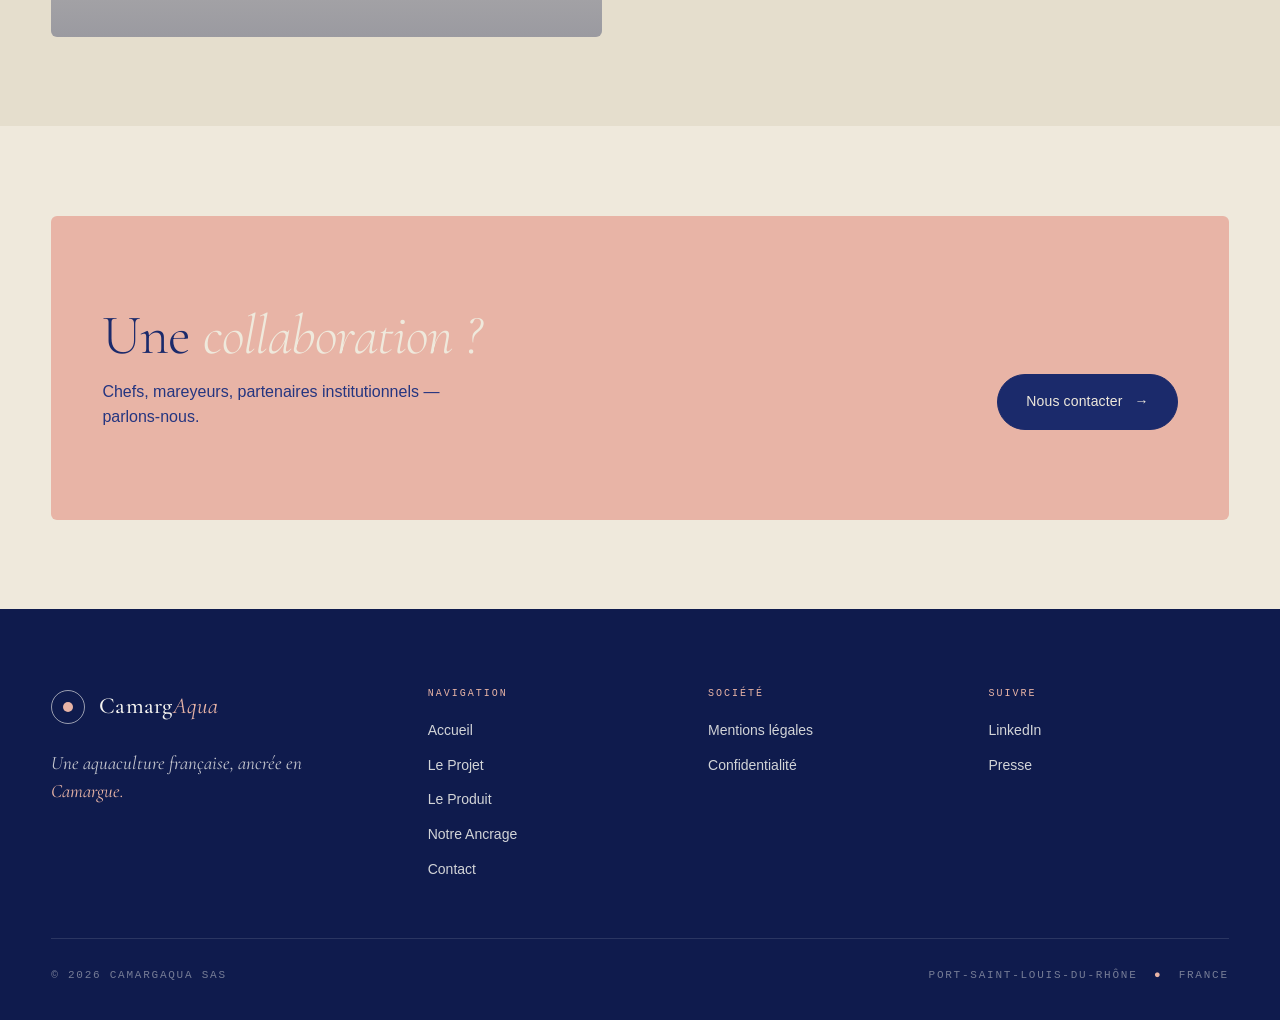
==== commit 40e9a6ae: "Version2.0" ====
--- a/design_extracted/camargaqua/project/index.html
+++ b/design_extracted/camargaqua/project/index.html
@@ -1,13 +1,13 @@
-<!doctype html>
+﻿<!doctype html>
 <html lang="fr">
 <head>
 <meta charset="utf-8" />
-<meta name="viewport" content="width=device-width, initial-scale=1" />
+<meta name="viewport" content="width=device-width, initial-scale=1, viewport-fit=cover" />
 <title>CamargAqua — Aquaculture française d'exception, en Camargue</title>
 <meta name="description" content="CamargAqua, une crevette française d'exception élevée en Camargue. Filière locale, traçabilité totale, qualité premium." />
 <link rel="preconnect" href="https://fonts.googleapis.com" />
 <link rel="preconnect" href="https://fonts.gstatic.com" crossorigin />
-<link href="https://fonts.googleapis.com/css2?family=Cormorant+Garamond:ital,wght@0,300;0,400;0,500;1,400;1,500&family=Inter:wght@300;400;500;600&display=swap" rel="stylesheet" />
+<link href="https://fonts.googleapis.com/css2?family=Cormorant+Garamond:ital,wght@0,300;0,400;0,500;1,400;1,500&family=Work+Sans:wght@300;400;500;600&display=swap" rel="stylesheet" />
 <link rel="stylesheet" href="assets/site.css" />
 <style>
 .home-hero {
